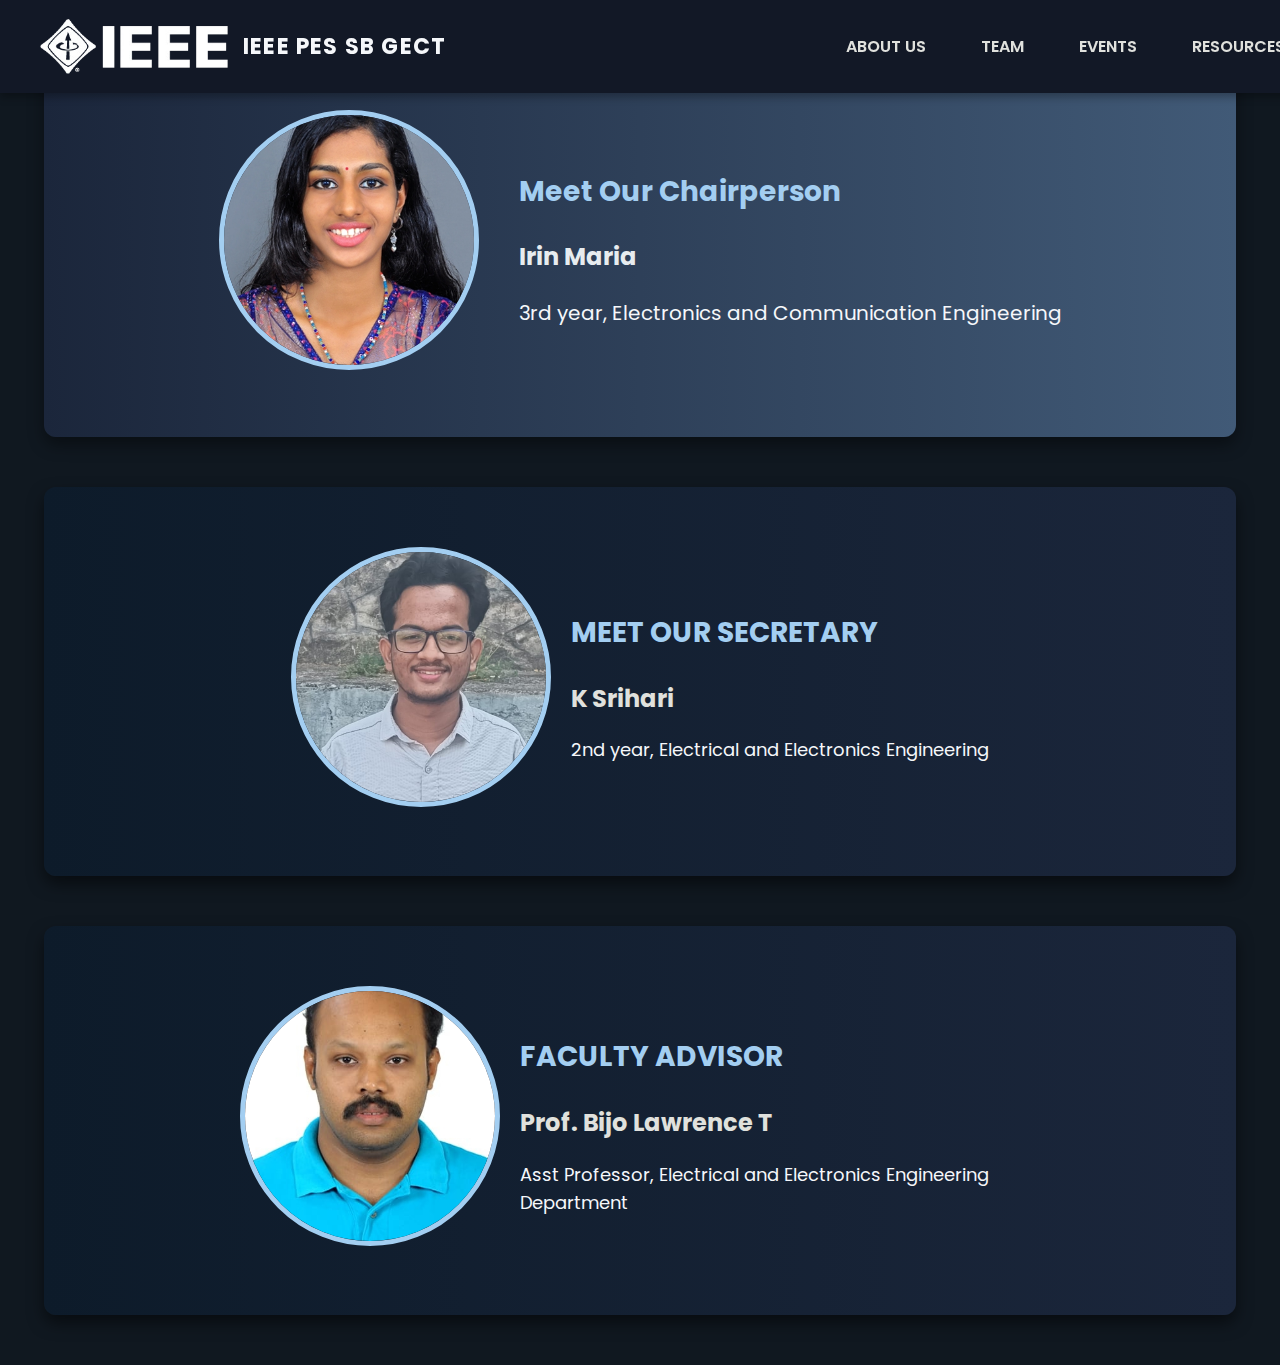
==== team.html @ 32d21b10 "Add files via upload" ====
<!DOCTYPE html>
<html lang="en">
<head>
    <meta charset="UTF-8">
    <meta name="viewport" content="width=device-width, initial-scale=1.0">
    <title>About Us - IEEE PES SB GECT</title>

    <link rel="preconnect" href="https://fonts.googleapis.com">
    <link rel="preconnect" href="https://fonts.gstatic.com" crossorigin>
    <link href="https://fonts.googleapis.com/css2?family=Kanit:wght@100;500&family=Nunito+Sans:ital,opsz,wght@0,6..12,200..1000;1,6..12,200..1000&family=Roboto+Mono:ital,wght@0,100..700;1,100..700&display=swap" rel="stylesheet">

    <link rel="stylesheet" href="style.css">
</head>
<body>
    <header>
        <nav class="navbar">
            <div class="logo-container">
                <img src="ieee.png" alt="IEEE Logo" class="logo">
                <span class="site-title">IEEE PES SB GECT</span>
            </div>
            <ul class="nav-links" id="nav-links">
                <li><a href="index.html">ABOUT US</a></li>
                <li><a href="#team">TEAM</a></li>
                <li><a href="events.html">EVENTS</a></li>
                <li><a href="resources.html">RESOURCES</a></li>
            </ul>
            <div class="menu-icon" id="menu-icon">
                <span></span>
                <span></span>
                <span></span>
            </div>
        </nav>
    </header> 

    <section class="chairperson">
        <div class="chairperson-image">
            <img src="irin.jpg" alt="Irin Maria - Chairperson">
        </div>
        <div class="chairperson-content">
            <h2>Meet Our Chairperson</h2>
            <h3>Irin Maria</h3>
            <p>
                3rd year, Electronics and Communication Engineering
            </p>
        </div>
    </section>

    <section class="secretary">
        <div class="secretary-content">
            <div class="secretary-image">
                <img src="srihari.jpg" alt="K Srihari">
            </div>
            <div class="secretary-text">
                <h2>Meet Our Secretary</h2>
                <h3>K Srihari</h3>
                <p>2nd year, Electrical and Electronics Engineering</p>
            </div>
        </div>
    </section>

    <section class="faculty-advisor">
        <div class="faculty-advisor-content">
            <div class="faculty-image">
                <img src="bijo.jpg" alt="Prof. Bijo Lawrence T">
            </div>
            <div class="faculty-text">
                <h2>Faculty Advisor</h2>
                <h3>Prof. Bijo Lawrence T</h3>
                <p>Asst Professor, Electrical and Electronics Engineering Department</p>
            </div>
        </div>
    </section>

    <script src="script.js"></script>
</body>
</html>
---- style.css ----
/* Full-Width Top Navigation Bar */
@import url('https://fonts.googleapis.com/css2?family=Poppins:wght@300;400;500;600;700&display=swap');
@import url('https://fonts.googleapis.com/css2?family=Bebas+Neue&display=swap');
@import url('https://fonts.googleapis.com/css2?family=Poppins:wght@300;400;600&display=swap');
@import url('https://fonts.googleapis.com/css2?family=Poppins:wght@300;400;600&display=swap');

.navbar {
    display: flex;
    justify-content: space-between;
    align-items: center;
    background: #121826;
    padding: 18px 40px;
    width: 100%;
    position: fixed;
    top: 0;
    left: 0;
    z-index: 1000;
    box-shadow: 0 4px 8px rgba(0, 0, 0, 0.2);
}

/* Logo Container */
.logo-container {
    display: flex;
    align-items: center;
}

/* IEEE Logo */
.logo {
    height: 55px;
    margin-right: 15px;
}

/* Title Text */
.site-title {
    font-size: 22px;
    font-weight: bold;
    color: #F5F7FA; /* Light Grayish White */
    text-transform: uppercase;
    letter-spacing: 1.2px;
}

/* Navigation Links */
.nav-links {
    list-style: none;
    display: flex;
    gap: 30px;
    margin-left: auto;  /* Pushes the links slightly left */
    padding-right: 20px; /* Adds space on the right to avoid cutting off */
    flex-wrap: wrap; /* Ensures responsiveness */
}

.nav-links li {
    display: inline;
}

.nav-links a {
    text-decoration: none;
    color: #F5F7FA; /* Light Gray */
    font-weight: 600;
    padding: 12px 18px;
    border-radius: 6px;
    transition: all 0.3s ease-in-out;
}

.nav-links a:hover {
    background: #1E293B; /* Slightly lighter navy for hover effect */
    color: #00A9FF; /* Bright blue accent */
    box-shadow: 0 4px 10px rgba(0, 169, 255, 0.3);
    transform: translateY(-2px);
}

/* Default - Hidden on larger screens */
.menu-icon {
    display: none;
    flex-direction: column;
    cursor: pointer;
}

/* Hamburger bars */
.menu-icon span {
    width: 30px;
    height: 3px;
    background-color: white;
    margin: 5px;
    border-radius: 5px;
    transition: all 0.3s ease-in-out;
}

/* Show menu icon on smaller screens */
@media (max-width: 768px) {
    .menu-icon {
        display: flex;
    }
}

/* Responsive Design */
@media (max-width: 768px) {
    .nav-links {
        display: none;
        flex-direction: column;
        position: absolute;
        top: 70px;
        right: 30px;
        background: #1E293B; /* Dark background for mobile menu */
        padding: 15px;
        border-radius: 12px;
        box-shadow: 0 8px 16px rgba(0, 0, 0, 0.3);
    }

    .nav-links.active {
        display: flex;
    }


}  

/* Main Hero Section */
.hero {
    display: flex;
    align-items: center;
    justify-content: center;
    text-align: center;
    min-height: 90vh;
    background: linear-gradient(to right, #121826, #1E293B); /* Dark gradient background */
    color: #F5F7FA; /* Light text for contrast */
    padding: 60px 20px;
}

.hero-content {
    max-width: 900px;
    background: rgba(30, 41, 59, 0.8); /* Semi-transparent dark box */
    padding: 40px;
    border-radius: 15px; /* Rounded edges for a soft, modern feel */
    box-shadow: 0 10px 25px rgba(0, 0, 0, 0.3); /* Depth effect */
    backdrop-filter: blur(8px); /* Slight blur for glassmorphism effect */
}

.hero-content h1 {
    font-size: 36px;
    font-weight: bold;
    margin-bottom: 20px;
    color: #A3CEF1; /* Soft sky blue for title */
    text-transform: uppercase;
    letter-spacing: 1.5px;
}

.hero-content p {
    font-size: 18px;
    line-height: 1.8;
    margin-bottom: 15px;
}

/* Responsive Design */
@media (max-width: 768px) {
    .hero {
        padding: 40px 15px;
    }

    .hero-content {
        padding: 30px;
    }

    .hero-content h1 {
        font-size: 28px;
    }

    .hero-content p {
        font-size: 16px;
    }
}

/* MISSION Section */
.mission {
    display: flex;
    align-items: center;
    justify-content: center;
    background: #121826; /* Dark background */
    padding: 60px 20px;
}

.mission-content {
    background: #1E293B; /* Slightly lighter dark blue box */
    color: #F5F7FA; /* Light Grayish White for readability */
    padding: 30px;
    border-radius: 12px; /* Rounded edges */
    max-width: 600px; /* Ensures content is well-aligned */
    box-shadow: 0 8px 16px rgba(0, 0, 0, 0.3); /* Soft shadow for depth */
}

.mission-content h2 {
    font-size: 28px;
    font-weight: bold;
    text-align: center;
    color: #A3CEF1; /* Soft blue accent */
    margin-bottom: 15px;
}

.mission-content p {
    font-size: 18px;
    line-height: 1.6;
    text-align: center;
}

.mission-approval {
    font-size: 16px;
    font-style: italic;
    margin-top: 15px;
    text-align: center;
    color: #A3CEF1;
}

/* Mission Image */
.mission-image {
    margin-left: 40px; /* Spacing between text and image */
}

.mission-image img {
    width: 185px; /* Adjust size as per need */
    height: auto;
    border-radius: 10px; /* Slight rounding on image edges */
    box-shadow: 0 4px 10px rgba(255, 255, 255, 0.1); /* Subtle shadow */
}

/* Responsive Design */
@media (max-width: 768px) {
    .mission {
        flex-direction: column;
        text-align: center;
    }

    .mission-image {
        margin-top: 20px;
        margin-left: 0;
    }

    .mission-image img {
        width: 180px;
    }
}

.vision {
    display: flex;
    align-items: center;
    justify-content: center;
    background: #121826; /* Dark background */
    padding: 60px 20px;
}

.vision-content {
    background: #1E293B; /* Slightly lighter dark blue box */
    color: #F5F7FA; /* Light Grayish White for readability */
    padding: 30px;
    border-radius: 12px; /* Rounded edges */
    max-width: 600px; /* Ensures content is well-aligned */
    box-shadow: 0 8px 16px rgba(0, 0, 0, 0.3); /* Soft shadow for depth */
}

.vision-content h2 {
    font-size: 28px;
    font-weight: bold;
    text-align: center;
    color: #A3CEF1; /* Soft blue accent */
    margin-bottom: 15px;
}

.vision-content p {
    font-size: 18px;
    line-height: 1.6;
    text-align: center;
}

.vision-approval {
    font-size: 16px;
    font-style: italic;
    margin-top: 15px;
    text-align: center;
    color: #A3CEF1;
}

/* Vision Image */
.vision-image {
    margin-left: 50px; /* Increased spacing between text and image */
}

.vision-image img {
    width: 440px; /* Increased size for better visibility */
    height: auto;
    border-radius: 10px; /* Slight rounding on image edges */
    box-shadow: 0 4px 10px rgba(255, 255, 255, 0.1); /* Subtle shadow */
}

/* Responsive Design */
@media (max-width: 768px) {
    .vision {
        flex-direction: column;
        text-align: center;
    }

    .vision-image {
        margin-top: 20px;
        margin-left: 0;
    }

    .vision-image img {
        width: 280px; /* Slightly increased size on mobile */
    }
}

/* General Styles */
body {
    font-family: Arial, sans-serif;
    background-color: #101820;
    color: #121826;
    margin: 0;
    padding: 0;
}

/* Chairperson Section */
.chairperson {
    display: flex;
    align-items: center;
    justify-content: center;
    flex-wrap: wrap;
    background: linear-gradient(to right, #1B263B, #415A77); /* Dark Navy to Steel Blue */
    color: white;
    padding: 60px 20px;
    border-radius: 12px;
    max-width: 90%;
    margin: 50px auto;
    box-shadow: 0 8px 16px rgba(0, 0, 0, 0.4);
}

/* Image Styling */
.chairperson-image img {
    width: 250px;
    height: 250px;
    object-fit: cover;
    border-radius: 50%;
    border: 5px solid #A3CEF1;
}

/* Content Styling */
.chairperson-content {
    max-width: 600px;
    margin-left: 40px;
}

.chairperson-content h2 {
    font-size: 28px;
    margin-bottom: 10px;
    color: #A3CEF1;
}

.chairperson-content h3 {
    font-size: 24px;
    margin-bottom: 10px;
    color: #E7ECEF;
}

.chairperson-content p {
    font-size: 20px;
    line-height: 1.6;
    margin-bottom: 12px;
}

/* Responsive Design */
@media (max-width: 768px) {
    .chairperson {
        flex-direction: column;
        text-align: center;
        padding: 40px 15px;
    }

    .chairperson-image img {
        width: 200px;
        height: 200px;
    }

    .chairperson-content {
        margin-left: 0;
        margin-top: 20px;
    }
}

.secretary {
    display: flex;
    align-items: center;
    justify-content: center;
    flex-wrap: wrap;
    background: linear-gradient(to right, #0D1B2A, #1B263B); /* Darker Gradient */
    color: white;
    padding: 60px 20px;
    border-radius: 12px;
    max-width: 90%;
    margin: 50px auto;
    box-shadow: 0 8px 16px rgba(0, 0, 0, 0.5);
}

.secretary-content {
    display: flex;
    align-items: center;
    gap: 20px; /* Adds space between image and text */
    max-width: 800px;
    text-align: left;
}

.secretary-image img {
    width: 250px;
    height: 250px;
    object-fit: cover;
    border-radius: 50%;
    border: 5px solid #A3CEF1;
}

.secretary-text {
    flex: 1; /* Takes remaining space */
}

.secretary h2 {
    font-size: 28px;
    text-transform: uppercase;
    color: #A3CEF1; /* Soft Sky Blue */
    margin-bottom: 10px;
}

.secretary h3 {
    font-size: 24px;
    font-weight: bold;
    color: #E0E1DD; /* Light Gray */
    margin-bottom: 15px;
}

.secretary p {
    font-size: 18px;
    line-height: 1.6;
    color: #F5F7FA; /* Light Grayish White */
    margin-bottom: 10px;
}

/* Responsive Design */
@media (max-width: 600px) {
    .secretary-content {
        flex-direction: column;
        text-align: center;
    }

    .secretary-image img {
        width: 120px;
        height: 120px;
    }
}

.chairperson-content, .secretary-content {
    font-family: "Poppins", sans-serif;
    font-weight: 400; /* Normal weight */
    font-size: 18px;
    line-height: 1.6;
    color: #F5F7FA; /* Light Grayish White */
}

.faculty-advisor {
    display: flex;
    align-items: center;
    justify-content: center;
    flex-wrap: wrap;
    background: linear-gradient(to right, #0D1B2A, #1B263B); /* Darker Gradient */
    color: white;
    padding: 60px 20px;
    border-radius: 12px;
    max-width: 90%;
    margin: 50px auto;
    box-shadow: 0 8px 16px rgba(0, 0, 0, 0.5);
}

.faculty-advisor-content {
    display: flex;
    align-items: center;
    gap: 20px; /* Adds space between image and text */
    max-width: 800px;
    text-align: left;
}

.faculty-image img {
    width: 250px;
    height: 250px;
    object-fit: cover;
    border-radius: 50%;
    border: 5px solid #A3CEF1;
}

.faculty-text {
    flex: 1; /* Takes remaining space */
}

.faculty-advisor h2 {
    font-size: 28px;
    text-transform: uppercase;
    color: #A3CEF1; /* Soft Sky Blue */
    margin-bottom: 10px;
}

.faculty-advisor h3 {
    font-size: 24px;
    font-weight: bold;
    color: #E0E1DD; /* Light Gray */
    margin-bottom: 15px;
}

.faculty-advisor p {
    font-size: 18px;
    line-height: 1.6;
    color: #F5F7FA; /* Light Grayish White */
    margin-bottom: 10px;
}

/* Responsive Design */
@media (max-width: 600px) {
    .faculty-advisor-content {
        flex-direction: column;
        text-align: center;
    }

    .faculty-image img {
        width: 120px;
        height: 120px;
    }
}

.faculty-advisor-content {
    font-family: "Poppins", sans-serif;
    font-weight: 400; /* Normal weight */
    font-size: 18px;
    line-height: 1.6;
    color: #F5F7FA; /* Light Grayish White */
}

/* General Styling */
/* Navbar */
.navbar {
    display: flex;
    justify-content: space-between;
    align-items: center;
    background: #121826;
    padding: 18px 40px;
    width: 100%;
    position: fixed;
    top: 0;
    left: 0;
    z-index: 1000;
    box-shadow: 0 4px 8px rgba(0, 0, 0, 0.3);
}

.logo-container {
    display: flex;
    align-items: center;
}

.logo {
    height: 55px;
    margin-right: 15px;
}

.site-title {
    font-size: 22px;
    font-weight: bold;
    color: #F5F7FA;
    text-transform: uppercase;
    letter-spacing: 1.2px;
}

.nav-links {
    list-style: none;
    display: flex;
    gap: 25px;
}

.nav-links a {
    text-decoration: none;
    color: #E0E1DD;
    font-weight: 600;
    padding: 10px 15px;
    border-radius: 6px;
    transition: all 0.3s ease-in-out;
}

.nav-links a:hover, .nav-links .active {
    background: #415A77;
    color: #F5F7FA;
    box-shadow: 0 4px 10px rgba(65, 90, 119, 0.3);
    transform: translateY(-2px);
}

/* Events Section */
.events {
    padding: 100px 20px;
    text-align: center;
}

.section-title {
    font-family: 'Bebas Neue', sans-serif;
    font-size: 48px;  /* Adjust as needed */
    font-weight: bold;
    text-align: center;
    color: #E7ECEF; /* Light grayish blue */
    text-transform: uppercase;
    letter-spacing: 2px;
    margin-top: 30px;
    
}

/* Event Box */
/* Event Box - CIRCUITEX 2.0 */
.event-box {
    display: flex;
    flex-wrap: wrap;
    align-items: center;
    background: linear-gradient(to right, #1B1B2F, #4E6E81); /* Darker Gradient (Same as 2nd event) */
    color: white;
    border-radius: 12px;
    padding: 40px;
    max-width: 90%;
    margin: 30px auto;
    box-shadow: 0 8px 16px rgba(0, 0, 0, 0.5);
    gap: 20px;
    text-align: left;
}

.event-image {
    width: 350px;
    height: auto;
    border-radius: 10px;
    margin-right: 20px;
}

.event-content {
    flex: 2;
    max-width: 600px;
    padding: 10px;
    font-family: "Poppins", sans-serif;
}

.event-content h3 {
    font-size: 28px;
    color: #A3CEF1;
}

.event-content ul {
    padding: 0;
    list-style-type: none;
}

.event-content ul li {
    margin-bottom: 10px;
}

.event-content a {
    color: #00A9FF;
    text-decoration: none;
    font-weight: bold;
}

.event-content a:hover {
    text-decoration: underline;
}

/* Responsive Design */
@media (max-width: 768px) {
    .event-box {
        flex-direction: column;
        text-align: center;
        padding: 20px;
    }

    .event-image img {
        max-width: 300px;
        margin-bottom: 20px;
    }

    .event-content {
        max-width: 100%;
        text-align: center;
    }
}


.event-box-ev {
    display: flex;
    flex-wrap: wrap;
    align-items: center;
    background: linear-gradient(to right, #1B1B2F, #4E6E81); /* Darker Gradient */
    color: white;
    border-radius: 12px;
    padding: 40px;
    max-width: 90%;
    margin: 30px auto;
    box-shadow: 0 8px 16px rgba(0, 0, 0, 0.5);
    gap: 20px;
}

.event-image-ev {
    flex: 1;
    text-align: left;
}

.event-image-ev img {
    width: 100%;
    max-width: 400px;
    border-radius: 8px;
    box-shadow: 0 4px 10px rgba(255, 255, 255, 0.2);
}

.event-content-ev {
    flex: 2;
    padding: 10px;
    text-align: left;
    font-family: "Poppins", sans-serif;
}

.event-content-ev h3 {
    font-size: 28px;
    font-weight: 600;
    margin-bottom: 10px;
}

.event-content-ev ul {
    padding-left: 20px;
    margin-bottom: 10px;
}

.event-content-ev ul li {
    font-size: 16px;
}

/* Registration Link */
.event-content-ev a {
    color: #00A9FF;
    text-decoration: none;
    font-weight: 600;
}

.event-content-ev a:hover {
    text-decoration: underline;
}

/* Responsive Design */
@media (max-width: 768px) {
    .event-box, .event-box-ev {
        flex-direction: column;
        padding: 20px;
    }

    .event-image img, .event-image-ev img {
        max-width: 300px;
    }

    .event-content, .event-content-ev {
        text-align: left;
    }
}

.resources-container {
    max-width: 900px;
    margin: 40px auto;
    padding: 20px;
}

/* General Page Styling */
body {
    font-family: 'Poppins', sans-serif;
    background-color: #101820; /* Almost Black */
    color: white;
    margin: 0;
    padding: 0;
}

/* Header */
.header {
    background: linear-gradient(to right, #274C77, #6096BA);
    padding: 20px;
    text-align: center;
}

.header h1 {
    font-size: 36px;
    color: #E7ECEF;
    margin: 0;
}

/* Resources Section */
.resources-container {
    max-width: 100vw;
    margin: 40px auto;
    padding: 20px;
}

.resources-container {
    display: flex;
    flex-direction: column;
    align-items: center;
    gap: 40px; /* Adds space between the two resource boxes */
    padding: 50px 10%;
}

.resource-box {
    position: relative;
    width: 100%;
    max-width: 900px;
    padding: 40px;
    border-radius: 15px;
    color: white;
    font-family: 'Poppins', sans-serif;
    box-shadow: 0 10px 30px rgba(0, 0, 0, 0.3);
    overflow: hidden;
    background-size: cover;
    background-position: center;
}

/* Background images for each resource box */
.resource-box:first-child {
    background: linear-gradient(to right, rgba(0, 0, 0, 0.7), rgba(0, 0, 0, 0.5)), 
                url('../images/ieee_resource.jpg') no-repeat center center/cover;
}

.resource-box:last-child {
    background: linear-gradient(to right, rgba(0, 0, 0, 0.7), rgba(0, 0, 0, 0.5)), 
                url('../images/pes_resource.jpg') no-repeat center center/cover;
}

/* Overlay effect to improve text readability */
.resource-box::before {
    content: "";
    position: absolute;
    top: 0;
    left: 0;
    width: 100%;
    height: 100%;
    background: rgba(0, 0, 0, 0.5);
    z-index: 0;
}

/* Make sure text is always on top */
.resource-box h2,
.resource-box p,
.resource-box a {
    position: relative;
    z-index: 1;
}

/* Heading Styling */
.resource-box h2 {
    font-size: 28px;
    margin-bottom: 15px;
    text-transform: uppercase;
    letter-spacing: 1px;
    font-weight: 600;
}

/* Paragraph Styling */
.resource-box p {
    font-size: 16px;
    line-height: 1.8;
    margin-bottom: 15px;
}

/* Link Styling */
.resource-box a {
    color: #A3CEF1;
    font-weight: bold;
    text-decoration: none;
    transition: color 0.3s;
}

.resource-box a:hover {
    color: #F5F7FA;
}
.resource-image2 {
    flex-shrink: 0;
    display: flex;
    justify-content: center;
    align-items: center;
    width: 320px; /* Fixed width for the box */
    height: 200px; /* Fixed height for the box */
    overflow: hidden; /* Prevents image from exceeding the box */
    border-radius: 10px;
    box-shadow: 0 5px 15px rgba(0, 0, 0, 0.3);
    background: rgba(255, 255, 255, 0.1); /* Optional background for aesthetics */
}

.resource-image2 img {
    width: 100%;
    height: 100%;
    object-fit: cover; /* Ensures image scales properly within the box */
    border-radius: 10px;
}
@media screen and (max-width: 768px) {
    .resource-box {
        flex-direction: column;
        text-align: center;
        padding: 20px;
    }

    .resource-content {
        text-align: center;
    }

    .resource-image img {
        width: 80%;
        max-width: 300px;
    }
}

.reviews {
    background-color: #101820 !important;
    width: 70%;
    margin: auto;
    text-align: center;
    padding: 50px 20px;
    background: #f9f9f9;
    border-radius: 10px;
    overflow: hidden;
    position: relative;
    
}

.review-slider {
    background-color: #101820;
    width: 100%;
    overflow: hidden;
    position: relative;
}

.review-track {
    background-color: #101820;
    display: flex;
    width: 200%;
    animation: slideRight 15s linear infinite;
}

.review-card {
    flex: 0 0 20%;
    background: linear-gradient(to right, #101820, #5A7D7C); ;
    padding: 20px;
    margin: 0 10px;
    border-radius: 10px;
    box-shadow: 2px 2px 10px rgba(0, 0, 0, 0.1);
    text-align: center;
}

.reviewer {
    background-color: #101820;
    margin-top: 15px;
}

.reviewer {
    background-color: #101820;
    width: 100%; /* Ensures it takes full width of the container */
    height: 250px;
    display: flex;
    align-items: center;
    justify-content: center;
    overflow: hidden; /* Ensures the image stays within the border */
}

.reviewer img {
    width: 100%; /* Makes the image fill the container */
    height: 100%;
    object-fit: cover; /* Ensures the image covers the area without stretching */

}
/* Responsive adjustments for different screen sizes */
@media screen and (max-width: 1024px) {
    .review-track {
        width: 400%; /* Adjusting for more slides */
    }
    .review-card {
        flex: 0 0 25%; /* Increase card size for better visibility */
    }
}

@media screen and (max-width: 768px) {
    .reviews {
        width: 95%;
        padding: 30px 10px;
    }

    .review-track {
        width: 500%;
    }

    .review-card {
        flex: 0 0 50%; /* Show two reviews per slide */
        margin: 5px;
    }
}

@media screen and (max-width: 480px) {
    .review-track {
        width: 1000%;
    }

    .review-card {
        flex: 0 0 100%; /* Show one review per slide */
    }
}

/* Animation to move slides */
@keyframes slideRight {
    0% { transform: translateX(0); }
    100% { transform: translateX(-100%); }
}
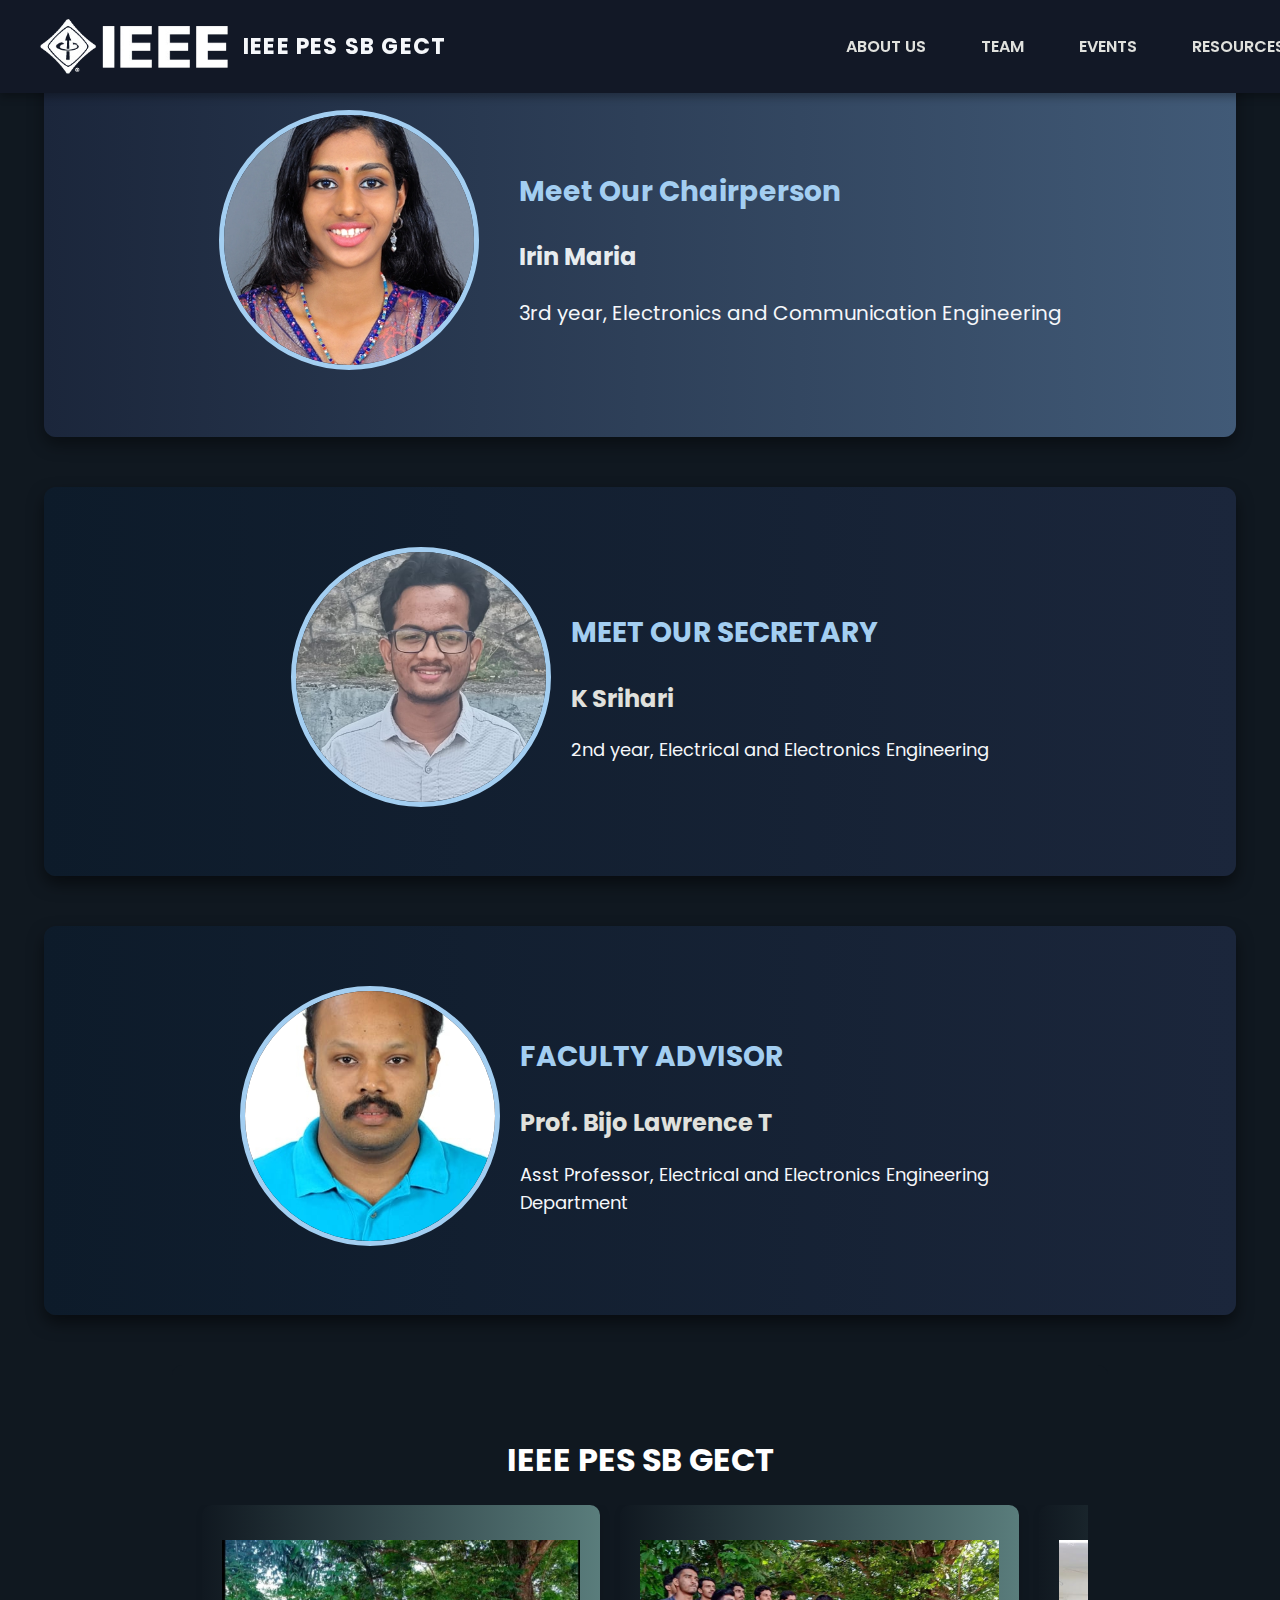
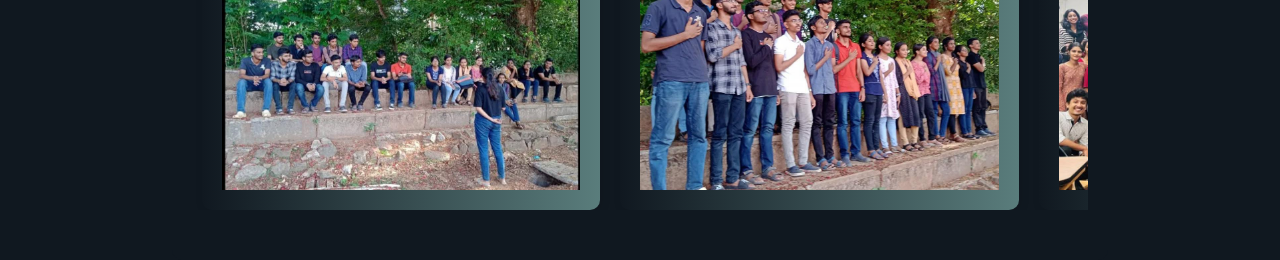
==== commit 016db3e7: "Update team.html" ====
--- a/team.html
+++ b/team.html
@@ -71,6 +71,46 @@
         </div>
     </section>
 
+     <section class="reviews">
+        <h1>IEEE PES SB GECT</h1>
+        <div class="container">
+            
+            <div class="review-slider">
+                <div class="review-track">
+                    <div class="review-card">
+                        <div class="reviewer">
+                            <img src="cus1.jpg" alt="Reviewer Image">
+                        </div>
+                    </div>
+    
+                    <div class="review-card">
+                        <div class="reviewer">
+                            <img src="cus4.jpg" alt="Reviewer Image">
+                        </div>
+                    </div>
+    
+                    <div class="review-card">
+                        <div class="reviewer">
+                            <img src="cus2.jpg" alt="Reviewer Image">
+                        </div>
+                    </div>
+    
+                    <div class="review-card">
+                        <div class="reviewer">
+                            <img src="cus5.jpg" alt="Reviewer Image">
+                        </div>
+                    </div>
+    
+                    <div class="review-card">
+                        <div class="reviewer">
+                            <img src="cus3.jpg" alt="Reviewer Image">
+                        </div>
+                    </div>
+                </div>
+            </div>
+        </div>
+    </section>
+
     <script src="script.js"></script>
 </body>
 </html>
